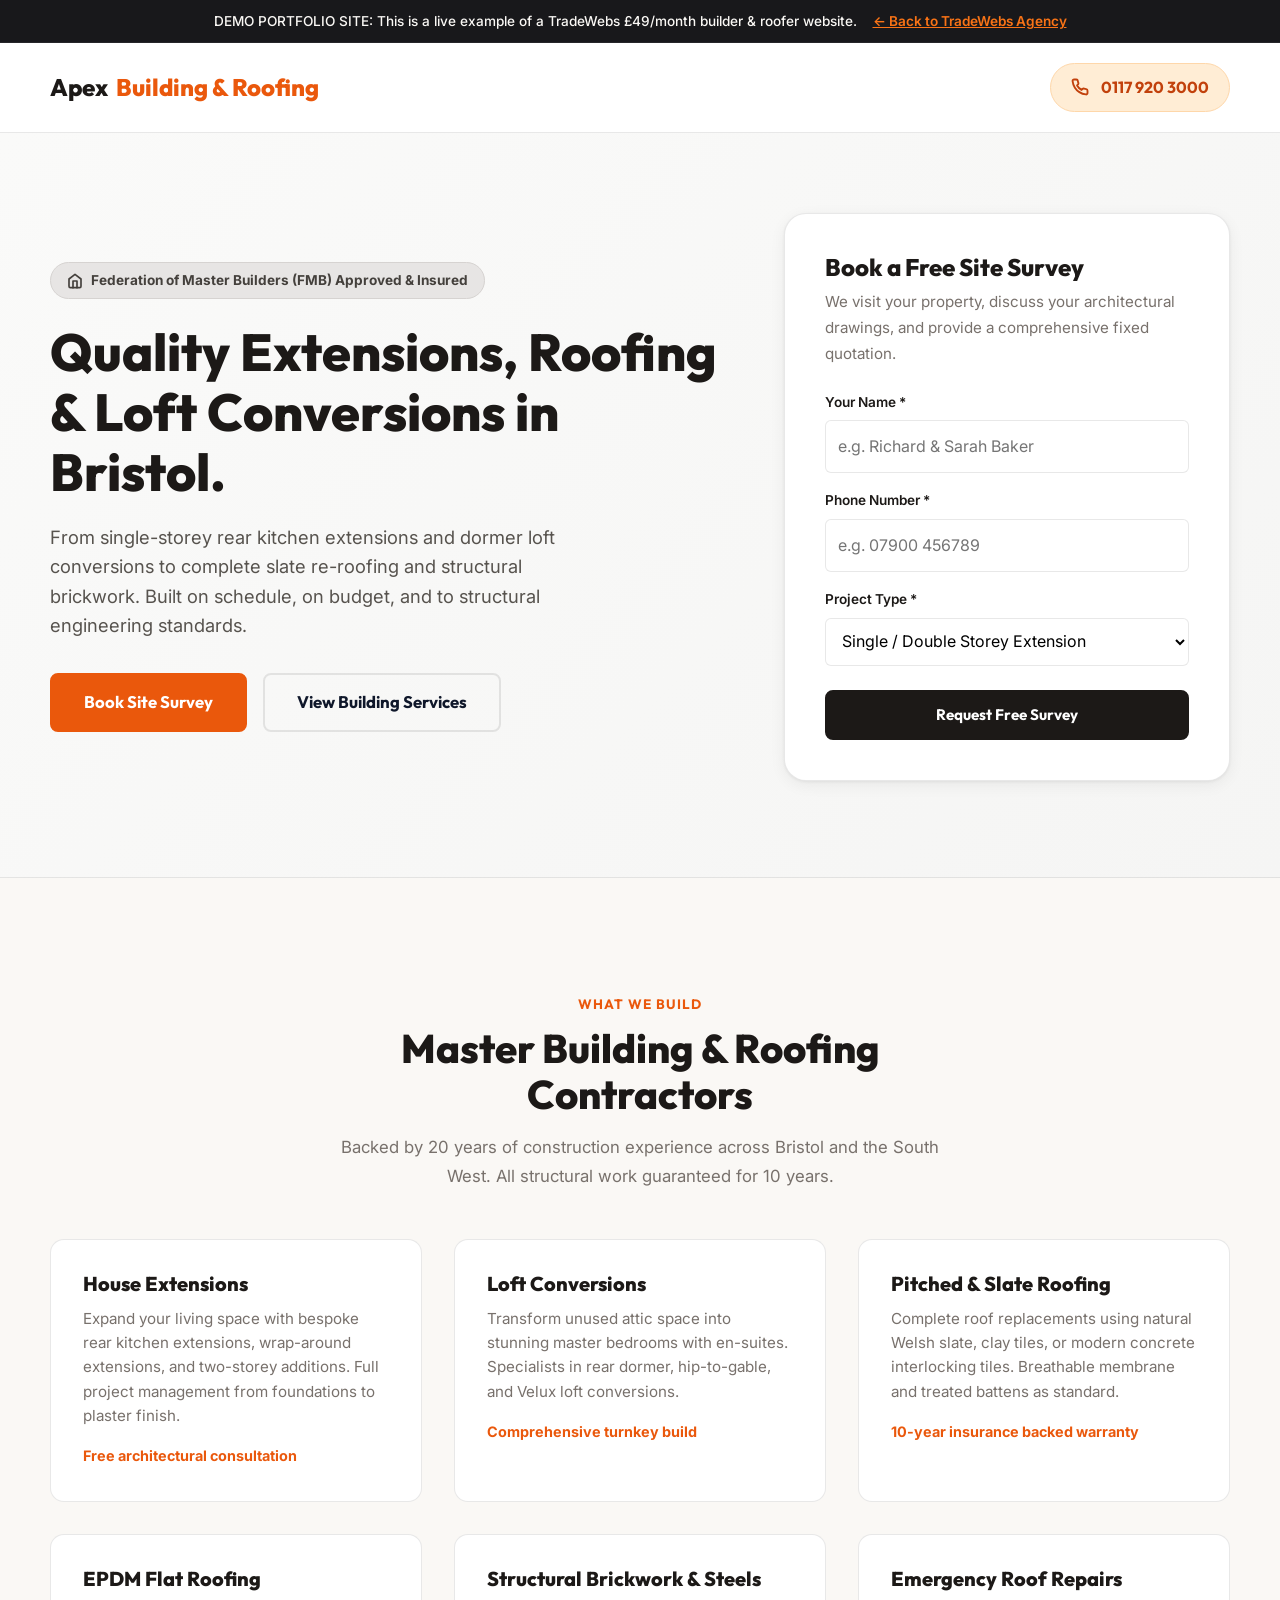
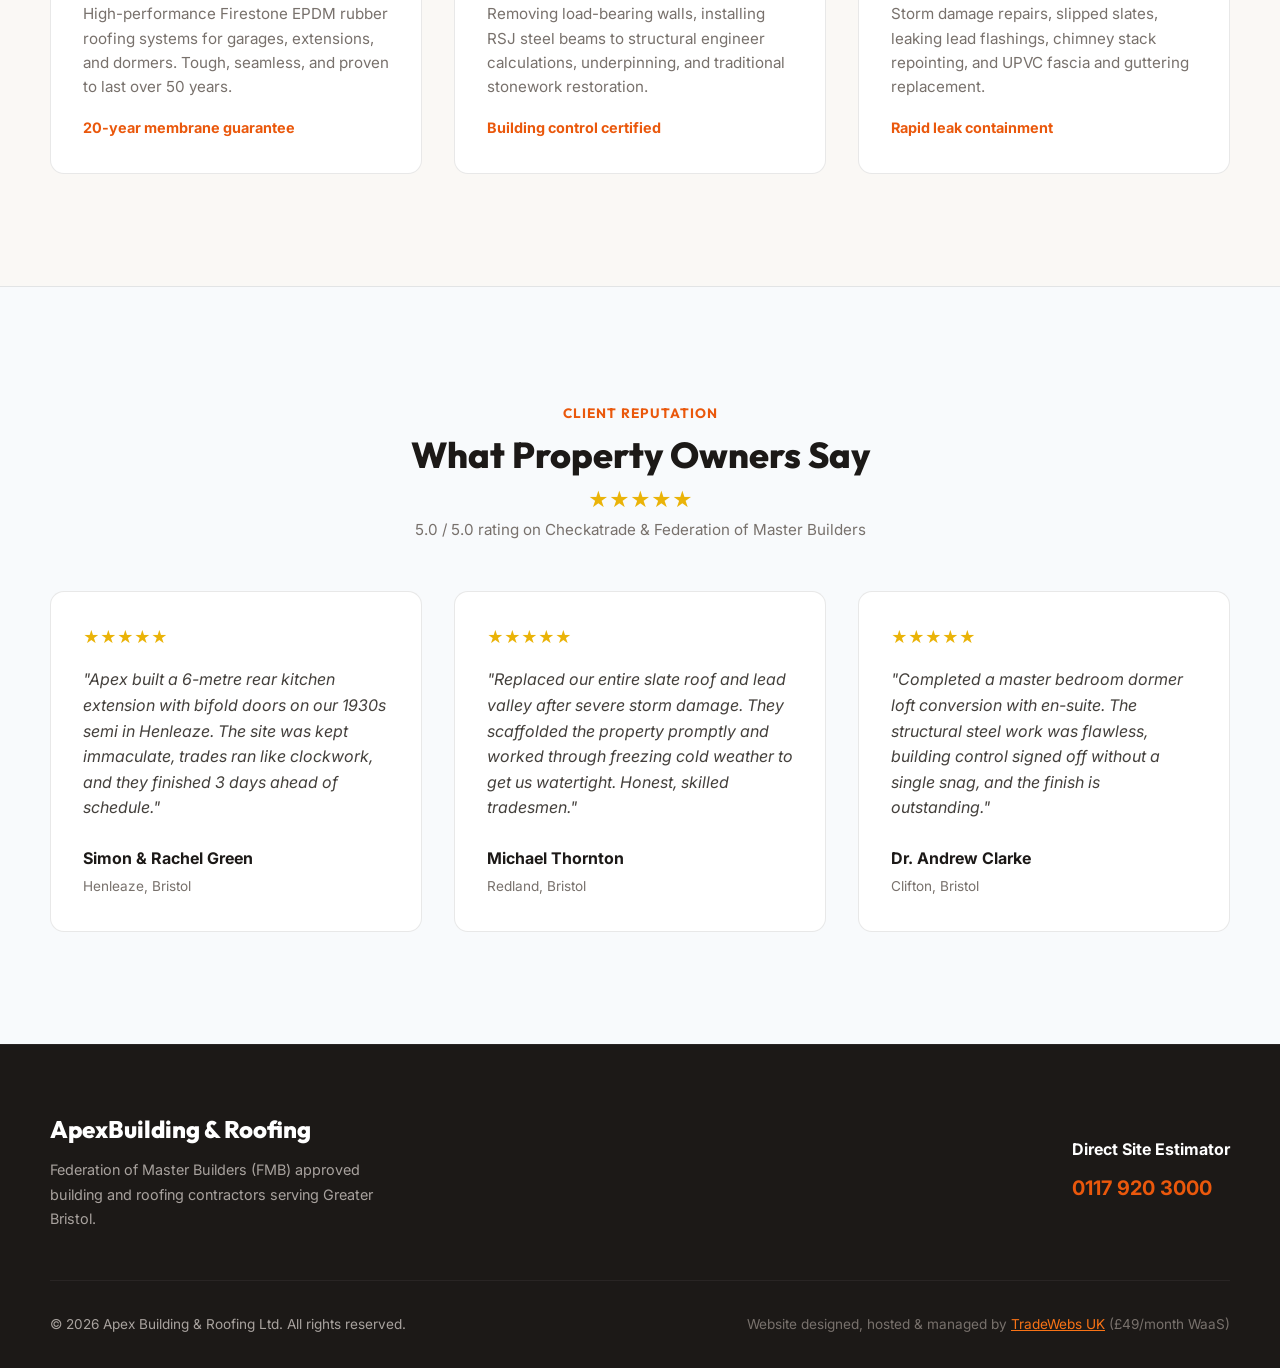
==== demo-builder.html @ ee1d8f14 "Build 3 trade demo portfolio sites (Plumber, Electrician, Builder) and link on homepage" ====
<!DOCTYPE html>
<html lang="en-GB">
<head>
  <meta charset="UTF-8" />
  <meta name="viewport" content="width=device-width, initial-scale=1.0" />
  <title>Apex Building & Roofing | Extensions & Loft Conversions Bristol</title>
  <meta name="description" content="Federation of Master Builders (FMB) approved builders and roofing contractors in Bristol. House extensions, loft conversions, pitched roofs, and structural alterations." />
  <link rel="preconnect" href="https://fonts.googleapis.com" />
  <link rel="preconnect" href="https://fonts.gstatic.com" crossorigin />
  <link href="https://fonts.googleapis.com/css2?family=Inter:wght@400;500;600;700&family=Outfit:wght@600;700;800&display=swap" rel="stylesheet" />
  <link rel="stylesheet" href="css/style.css" />
  <style>
    :root {
      --clr-trade-accent: #ea580c; /* Terracotta/Roofing orange accent */
      --clr-trade-dark: #1c1917;
    }
    .demo-banner {
      background: #18181b;
      color: #faf8f5;
      text-align: center;
      padding: 0.6rem 1rem;
      font-size: 0.85rem;
      font-weight: 500;
      position: sticky;
      top: 0;
      z-index: 1000;
      border-bottom: 1px solid #27272a;
      display: flex;
      justify-content: center;
      align-items: center;
      gap: 1rem;
      flex-wrap: wrap;
    }
    .demo-banner a {
      color: #f97316;
      text-decoration: underline;
      font-weight: 600;
    }
    .trade-nav {
      background: var(--clr-white);
      border-bottom: 1px solid var(--clr-border);
      padding: 1.25rem 0;
    }
    .trade-nav__inner {
      display: flex;
      justify-content: space-between;
      align-items: center;
    }
    .trade-logo {
      font-family: var(--font-head);
      font-size: 1.5rem;
      font-weight: 800;
      color: var(--clr-trade-dark);
      text-decoration: none;
      display: flex;
      align-items: center;
      gap: 0.5rem;
    }
    .trade-logo span { color: var(--clr-trade-accent); }
    .trade-phone {
      display: flex;
      align-items: center;
      gap: 0.75rem;
      background: #ffedd5;
      border: 1px solid #fed7aa;
      padding: 0.6rem 1.25rem;
      border-radius: 50px;
      color: #c2410c;
      font-family: var(--font-head);
      font-weight: 700;
      text-decoration: none;
      transition: all 0.2s var(--ease);
    }
    .trade-phone:hover { background: #fed7aa; transform: translateY(-1px); }
    .trade-hero {
      padding: 5rem 0 6rem;
      background: linear-gradient(135deg, #fafaf9 0%, #f5f5f4 100%);
      border-bottom: 1px solid var(--clr-border);
    }
    .trade-hero__grid {
      display: grid;
      grid-template-columns: 1.2fr 0.8fr;
      gap: 4rem;
      align-items: center;
    }
    .trade-badge {
      display: inline-flex;
      align-items: center;
      gap: 0.5rem;
      background: #e7e5e4;
      color: #44403c;
      border: 1px solid #d6d3d1;
      padding: 0.4rem 1rem;
      border-radius: 50px;
      font-weight: 700;
      font-size: 0.85rem;
      margin-bottom: 1.5rem;
    }
    .trade-h1 {
      font-size: 3.25rem;
      line-height: 1.15;
      color: #1c1917;
      margin-bottom: 1.25rem;
    }
    .trade-sub {
      font-size: 1.15rem;
      color: #57534e;
      margin-bottom: 2rem;
      max-width: 540px;
      line-height: 1.6;
    }
    .trade-ctas {
      display: flex;
      gap: 1rem;
      flex-wrap: wrap;
    }
    .trade-card {
      background: var(--clr-white);
      border: 1px solid var(--clr-border);
      border-radius: var(--radius-lg);
      padding: 2.5rem;
      box-shadow: var(--clr-shadow);
    }
    .trade-card h3 {
      font-size: 1.5rem;
      margin-bottom: 0.5rem;
      color: #1c1917;
    }
    .trade-card p {
      color: #78716c;
      font-size: 0.95rem;
      margin-bottom: 1.5rem;
    }
    .service-grid {
      display: grid;
      grid-template-columns: repeat(auto-fit, minmax(280px, 1fr));
      gap: 2rem;
      margin-top: 3rem;
    }
    .service-item {
      background: var(--clr-white);
      border: 1px solid var(--clr-border);
      border-radius: var(--radius-md);
      padding: 2rem;
      transition: all 0.2s var(--ease);
    }
    .service-item:hover {
      border-color: var(--clr-trade-accent);
      box-shadow: var(--clr-shadow);
      transform: translateY(-3px);
    }
    .service-item h4 { font-size: 1.25rem; color: #1c1917; margin-bottom: 0.75rem; }
    .service-item p { color: #78716c; font-size: 0.95rem; line-height: 1.6; }
    .service-price { display: inline-block; margin-top: 1rem; font-weight: 700; color: var(--clr-trade-accent); font-size: 0.9rem; }
    @media (max-width: 768px) {
      .trade-hero__grid { grid-template-columns: 1fr; gap: 2.5rem; }
      .trade-h1 { font-size: 2.25rem; }
    }
  </style>
</head>
<body>

  <!-- TRADEWEBS DEMO BANNER -->
  <div class="demo-banner">
    <span>DEMO PORTFOLIO SITE: This is a live example of a TradeWebs £49/month builder &amp; roofer website.</span>
    <a href="index.html#examples">&larr; Back to TradeWebs Agency</a>
  </div>

  <!-- TRADE NAVBAR -->
  <header class="trade-nav">
    <div class="container trade-nav__inner">
      <a href="#" class="trade-logo">Apex<span>Building &amp; Roofing</span></a>
      <a href="tel:01170000000" class="trade-phone">
        <svg xmlns="http://www.w3.org/2000/svg" width="18" height="18" viewBox="0 0 24 24" fill="none" stroke="currentColor" stroke-width="2.5" stroke-linecap="round" stroke-linejoin="round"><path d="M22 16.92v3a2 2 0 0 1-2.18 2 19.79 19.79 0 0 1-8.63-3.07 19.5 19.5 0 0 1-6-6 19.79 19.79 0 0 1-3.07-8.67A2 2 0 0 1 4.11 2h3a2 2 0 0 1 2 1.72 12.84 12.84 0 0 0 .7 2.81 2 2 0 0 1-.45 2.11L8.09 9.91a16 16 0 0 0 6 6l1.27-1.27a2 2 0 0 1 2.11-.45 12.84 12.84 0 0 0 2.81.7A2 2 0 0 1 22 16.92z"></path></svg>
        0117 920 3000
      </a>
    </div>
  </header>

  <!-- HERO -->
  <section class="trade-hero">
    <div class="container trade-hero__grid">
      <div>
        <div class="trade-badge">
          <svg xmlns="http://www.w3.org/2000/svg" width="16" height="16" viewBox="0 0 24 24" fill="none" stroke="currentColor" stroke-width="2.5" stroke-linecap="round" stroke-linejoin="round"><path d="M3 9l9-7 9 7v11a2 2 0 0 1-2 2H5a2 2 0 0 1-2-2z"></path><polyline points="9 22 9 12 15 12 15 22"></polyline></svg>
          Federation of Master Builders (FMB) Approved &amp; Insured
        </div>
        <h1 class="trade-h1">Quality Extensions, Roofing &amp; Loft Conversions in Bristol.</h1>
        <p class="trade-sub">From single-storey rear kitchen extensions and dormer loft conversions to complete slate re-roofing and structural brickwork. Built on schedule, on budget, and to structural engineering standards.</p>
        <div class="trade-ctas">
          <a href="#quote" class="btn btn--primary btn--lg" style="background: var(--clr-trade-accent); border-color: var(--clr-trade-accent);">Book Site Survey</a>
          <a href="#services" class="btn btn--ghost btn--lg">View Building Services</a>
        </div>
      </div>

      <div class="trade-card" id="quote">
        <h3>Book a Free Site Survey</h3>
        <p>We visit your property, discuss your architectural drawings, and provide a comprehensive fixed quotation.</p>
        <form onsubmit="event.preventDefault(); alert('This is a TradeWebs demo site form! On live client sites, enquiries are forwarded straight to the tradesman\'s email and WhatsApp.');">
          <div style="margin-bottom: 1rem;">
            <label style="display:block; font-size:0.85rem; font-weight:600; margin-bottom:0.4rem; color:#1c1917;">Your Name *</label>
            <input type="text" placeholder="e.g. Richard &amp; Sarah Baker" required style="width:100%; padding:0.75rem; border:1px solid var(--clr-border); border-radius:6px;" />
          </div>
          <div style="margin-bottom: 1rem;">
            <label style="display:block; font-size:0.85rem; font-weight:600; margin-bottom:0.4rem; color:#1c1917;">Phone Number *</label>
            <input type="tel" placeholder="e.g. 07900 456789" required style="width:100%; padding:0.75rem; border:1px solid var(--clr-border); border-radius:6px;" />
          </div>
          <div style="margin-bottom: 1.5rem;">
            <label style="display:block; font-size:0.85rem; font-weight:600; margin-bottom:0.4rem; color:#1c1917;">Project Type *</label>
            <select style="width:100%; padding:0.75rem; border:1px solid var(--clr-border); border-radius:6px; background:white;">
              <option>Single / Double Storey Extension</option>
              <option>Loft Conversion (Dormer / Velux)</option>
              <option>New Pitched or Flat Roof Installation</option>
              <option>Roof Repairs &amp; Chimney Repointing</option>
              <option>Structural Alterations &amp; Steel Beams</option>
            </select>
          </div>
          <button type="submit" class="btn btn--primary btn--full" style="background: var(--clr-trade-dark); border-color: var(--clr-trade-dark);">Request Free Survey</button>
        </form>
      </div>
    </div>
  </section>

  <!-- SERVICES -->
  <section class="section" id="services">
    <div class="container">
      <div style="text-align:center; max-width:600px; margin:0 auto;">
        <span style="font-family:var(--font-head); font-weight:700; text-transform:uppercase; font-size:0.85rem; color:var(--clr-trade-accent); letter-spacing:1px;">What We Build</span>
        <h2 style="font-size:2.5rem; color:#1c1917; margin:0.5rem 0 1rem;">Master Building &amp; Roofing Contractors</h2>
        <p style="color:#78716c; font-size:1.05rem;">Backed by 20 years of construction experience across Bristol and the South West. All structural work guaranteed for 10 years.</p>
      </div>

      <div class="service-grid">
        <div class="service-item">
          <h4>House Extensions</h4>
          <p>Expand your living space with bespoke rear kitchen extensions, wrap-around extensions, and two-storey additions. Full project management from foundations to plaster finish.</p>
          <span class="service-price">Free architectural consultation</span>
        </div>
        <div class="service-item">
          <h4>Loft Conversions</h4>
          <p>Transform unused attic space into stunning master bedrooms with en-suites. Specialists in rear dormer, hip-to-gable, and Velux loft conversions.</p>
          <span class="service-price">Comprehensive turnkey build</span>
        </div>
        <div class="service-item">
          <h4>Pitched &amp; Slate Roofing</h4>
          <p>Complete roof replacements using natural Welsh slate, clay tiles, or modern concrete interlocking tiles. Breathable membrane and treated battens as standard.</p>
          <span class="service-price">10-year insurance backed warranty</span>
        </div>
        <div class="service-item">
          <h4>EPDM Flat Roofing</h4>
          <p>High-performance Firestone EPDM rubber roofing systems for garages, extensions, and dormers. Tough, seamless, and proven to last over 50 years.</p>
          <span class="service-price">20-year membrane guarantee</span>
        </div>
        <div class="service-item">
          <h4>Structural Brickwork &amp; Steels</h4>
          <p>Removing load-bearing walls, installing RSJ steel beams to structural engineer calculations, underpinning, and traditional stonework restoration.</p>
          <span class="service-price">Building control certified</span>
        </div>
        <div class="service-item">
          <h4>Emergency Roof Repairs</h4>
          <p>Storm damage repairs, slipped slates, leaking lead flashings, chimney stack repointing, and UPVC fascia and guttering replacement.</p>
          <span class="service-price">Rapid leak containment</span>
        </div>
      </div>
    </div>
  </section>

  <!-- REVIEWS -->
  <section class="section" style="background:#f8fafc; border-top:1px solid var(--clr-border);">
    <div class="container">
      <div style="text-align:center; max-width:600px; margin:0 auto 3rem;">
        <span style="font-family:var(--font-head); font-weight:700; text-transform:uppercase; font-size:0.85rem; color:var(--clr-trade-accent); letter-spacing:1px;">Client Reputation</span>
        <h2 style="font-size:2.25rem; color:#1c1917; margin:0.5rem 0 0.5rem;">What Property Owners Say</h2>
        <div style="color:#eab308; font-size:1.25rem;">★★★★★</div>
        <p style="color:#78716c; font-size:0.95rem;">5.0 / 5.0 rating on Checkatrade &amp; Federation of Master Builders</p>
      </div>

      <div style="display:grid; grid-template-columns:repeat(auto-fit, minmax(300px, 1fr)); gap:2rem;">
        <div style="background:white; padding:2rem; border-radius:var(--radius-md); border:1px solid var(--clr-border);">
          <div style="color:#eab308; margin-bottom:1rem;">★★★★★</div>
          <p style="color:#44403c; font-style:italic; margin-bottom:1.5rem; line-height:1.6;">"Apex built a 6-metre rear kitchen extension with bifold doors on our 1930s semi in Henleaze. The site was kept immaculate, trades ran like clockwork, and they finished 3 days ahead of schedule."</p>
          <strong style="display:block; color:#1c1917;">Simon &amp; Rachel Green</strong>
          <span style="font-size:0.85rem; color:#78716c;">Henleaze, Bristol</span>
        </div>
        <div style="background:white; padding:2rem; border-radius:var(--radius-md); border:1px solid var(--clr-border);">
          <div style="color:#eab308; margin-bottom:1rem;">★★★★★</div>
          <p style="color:#44403c; font-style:italic; margin-bottom:1.5rem; line-height:1.6;">"Replaced our entire slate roof and lead valley after severe storm damage. They scaffolded the property promptly and worked through freezing cold weather to get us watertight. Honest, skilled tradesmen."</p>
          <strong style="display:block; color:#1c1917;">Michael Thornton</strong>
          <span style="font-size:0.85rem; color:#78716c;">Redland, Bristol</span>
        </div>
        <div style="background:white; padding:2rem; border-radius:var(--radius-md); border:1px solid var(--clr-border);">
          <div style="color:#eab308; margin-bottom:1rem;">★★★★★</div>
          <p style="color:#44403c; font-style:italic; margin-bottom:1.5rem; line-height:1.6;">"Completed a master bedroom dormer loft conversion with en-suite. The structural steel work was flawless, building control signed off without a single snag, and the finish is outstanding."</p>
          <strong style="display:block; color:#1c1917;">Dr. Andrew Clarke</strong>
          <span style="font-size:0.85rem; color:#78716c;">Clifton, Bristol</span>
        </div>
      </div>
    </div>
  </section>

  <!-- FOOTER -->
  <footer style="background:#1c1917; color:#a8a29e; padding:4rem 0 2rem; border-top:1px solid #292524;">
    <div class="container" style="display:flex; justify-content:space-between; align-items:center; flex-wrap:wrap; gap:2rem; border-bottom:1px solid #292524; padding-bottom:3rem; margin-bottom:2rem;">
      <div>
        <a href="#" style="color:white; font-family:var(--font-head); font-size:1.5rem; font-weight:800; text-decoration:none; display:block; margin-bottom:0.5rem;">Apex<span>Building &amp; Roofing</span></a>
        <p style="font-size:0.9rem; max-width:350px;">Federation of Master Builders (FMB) approved building and roofing contractors serving Greater Bristol.</p>
      </div>
      <div>
        <strong style="color:white; display:block; margin-bottom:0.5rem;">Direct Site Estimator</strong>
        <a href="tel:01170000000" style="color:var(--clr-trade-accent); font-size:1.25rem; font-weight:700; text-decoration:none;">0117 920 3000</a>
      </div>
    </div>
    <div class="container" style="display:flex; justify-content:space-between; align-items:center; flex-wrap:wrap; gap:1rem; font-size:0.85rem;">
      <p>&copy; 2026 Apex Building &amp; Roofing Ltd. All rights reserved.</p>
      <p style="color:#78716c;">Website designed, hosted &amp; managed by <a href="index.html" style="color:#f97316; text-decoration:underline;">TradeWebs UK</a> (£49/month WaaS)</p>
    </div>
  </footer>

</body>
</html>
---- css/style.css ----
/* ============================================================
   TRADEWEBS — style.css
   Design: Light theme + vibrant orange. Clean professional feel.
   ============================================================ */

/* ── Reset & Base ──────────────────────────────────────────── */
*, *::before, *::after { box-sizing: border-box; margin: 0; padding: 0; }

:root {
  /* Colors */
  --clr-bg:         #faf8f5;
  --clr-bg-2:       #f3f0eb;
  --clr-bg-card:    #faf8f5;
  --clr-surface:    #faf8f5;
  --clr-border:     rgba(0,0,0,0.09);
  --clr-shadow:     0 1px 3px rgba(0,0,0,0.06), 0 4px 16px rgba(0,0,0,0.06);
  --clr-shadow-lg:  0 8px 32px rgba(0,0,0,0.1), 0 2px 8px rgba(0,0,0,0.06);
  --clr-orange:     #f97316;
  --clr-orange-dim: #ea6c0a;
  --clr-orange-glow:rgba(249,115,22,0.18);
  --clr-text:       #0f172a;
  --clr-text-muted: #64748b;
  --clr-text-faint: #94a3b8;
  --clr-white:      #ffffff;

  /* Typography */
  --font-head: 'Outfit', system-ui, sans-serif;
  --font-body: 'Inter', system-ui, sans-serif;

  /* Spacing */
  --section-gap: 7rem;
  --container:   1180px;
  --radius-sm:   8px;
  --radius-md:   14px;
  --radius-lg:   22px;
  --radius-xl:   32px;

  /* Transitions */
  --ease: cubic-bezier(0.4, 0, 0.2, 1);
  --ease-spring: cubic-bezier(0.34, 1.56, 0.64, 1);

  /* Scroll-driven animation support flag */
  --in-oklch: ;
  --in-oklab: ;
}

@supports (background: linear-gradient(in oklab, white, black)) {
  :root { --in-oklab: in oklab; --in-oklch: in oklch; }
}

html { scroll-behavior: smooth; }

body {
  background-color: var(--clr-bg);
  color: var(--clr-text);
  font-family: var(--font-body);
  font-size: 1rem;
  line-height: 1.7;
  -webkit-font-smoothing: antialiased;
  overflow-x: hidden;
}

img, video { display: block; max-width: 100%; }
a { color: inherit; text-decoration: none; }
ul[role="list"] { list-style: none; }
button { cursor: pointer; font-family: inherit; }
input, select, textarea, button { font: inherit; }

/* ── Container ─────────────────────────────────────────────── */
.container {
  width: min(var(--container), 100% - 2.5rem);
  margin-inline: auto;
}

/* ── Typography ────────────────────────────────────────────── */
h1, h2, h3, h4 { font-family: var(--font-head); font-weight: 800; line-height: 1.15; }

.text-gradient {
  background: linear-gradient(135deg var(--in-oklch), var(--clr-orange) 0%, #facc15 100%);
  -webkit-background-clip: text;
  -webkit-text-fill-color: transparent;
  background-clip: text;
}

/* ── Buttons ────────────────────────────────────────────────── */
.btn {
  display: inline-flex;
  align-items: center;
  justify-content: center;
  gap: 0.5rem;
  font-family: var(--font-head);
  font-weight: 700;
  border-radius: var(--radius-sm);
  border: 2px solid transparent;
  padding: 0.65rem 1.4rem;
  font-size: 0.95rem;
  transition: all 0.2s var(--ease);
  white-space: nowrap;
  background: var(--clr-orange);
  color: #fff;
}
.btn:hover { background: var(--clr-orange-dim); transform: translateY(-1px); box-shadow: 0 8px 24px var(--clr-orange-glow); }
.btn:active { transform: translateY(0); }

.btn--primary { background: var(--clr-orange); color: #fff; }
.btn--primary:hover { background: var(--clr-orange-dim); }

.btn--ghost {
  background: transparent;
  border-color: var(--clr-border);
  color: var(--clr-text);
}
.btn--ghost:hover { border-color: var(--clr-orange); color: var(--clr-orange); background: transparent; box-shadow: none; }

.btn--sm { padding: 0.5rem 1.1rem; font-size: 0.875rem; }
.btn--lg { padding: 0.85rem 2rem; font-size: 1.05rem; }
.btn--full { width: 100%; }

/* ── Reveal Animations (scroll-driven + JS fallback) ───────── */
.reveal {
  opacity: 0;
  translate: 0 28px;
  transition: opacity 0.6s var(--ease), translate 0.6s var(--ease);
}
.reveal.visible {
  opacity: 1;
  translate: 0 0;
}

/* Stagger children if parent has .reveal-group */
.reveal:nth-child(2) { transition-delay: 0.1s; }
.reveal:nth-child(3) { transition-delay: 0.2s; }
.reveal:nth-child(4) { transition-delay: 0.3s; }

@media (prefers-reduced-motion: reduce) {
  .reveal { opacity: 1; translate: 0 0; transition: none; }
}

/* ── Navigation ─────────────────────────────────────────────── */
.nav {
  position: fixed;
  inset-block-start: 0;
  inset-inline: 0;
  z-index: 100;
  border-bottom: 1px solid transparent;
  transition: background 0.3s var(--ease), border-color 0.3s var(--ease), backdrop-filter 0.3s var(--ease);
}
.nav.scrolled {
  background: rgba(255,255,255,0.92);
  backdrop-filter: blur(18px);
  -webkit-backdrop-filter: blur(18px);
  border-color: var(--clr-border);
  box-shadow: 0 1px 12px rgba(0,0,0,0.08);
}

.nav__inner {
  display: flex;
  align-items: center;
  gap: 2rem;
  padding: 1rem 1.25rem;
  width: min(var(--container), 100% - 2.5rem);
  margin-inline: auto;
}

.nav__logo {
  display: flex;
  align-items: center;
  flex-shrink: 0;
}
.nav__logo-img {
  height: 34px;
  width: auto;
  display: block;
  object-fit: contain;
}

/* Footer logo — slightly larger since it has more space */
.footer__logo-img {
  height: 28px;
}

.nav__links {
  display: flex;
  align-items: center;
  gap: 2rem;
  margin-inline-start: auto;
  list-style: none;
}
.nav__links a {
  font-size: 0.9rem;
  color: var(--clr-text-muted);
  transition: color 0.2s;
}
.nav__links a:hover { color: var(--clr-text); }

.nav__burger {
  display: none;
  flex-direction: column;
  gap: 5px;
  background: none;
  border: none;
  padding: 4px;
  margin-inline-start: auto;
}
.nav__burger span {
  display: block;
  width: 22px;
  height: 2px;
  background: var(--clr-text);
  border-radius: 2px;
  transition: all 0.3s;
}

.nav__mobile {
  display: none;
  flex-direction: column;
  gap: 1rem;
  padding: 1.5rem 1.25rem;
  background: var(--clr-bg);
  border-top: 1px solid var(--clr-border);
  box-shadow: 0 8px 24px rgba(0,0,0,0.08);
}
.nav__mobile a {
  font-size: 1rem;
  color: var(--clr-text-muted);
}
.nav__mobile a:hover { color: var(--clr-white); }
.nav__mobile.open { display: flex; }

@media (max-width: 768px) {
  .nav__links, .nav > .btn { display: none; }
  .nav__burger { display: flex; }
  .nav__inner .btn { display: none; }
}

/* ── Hero — editorial 2-column split ────────────────────────── */
.hero {
  position: relative;
  padding-block: 8rem 6rem;
  overflow: hidden;
}

.hero__glow {
  position: absolute;
  border-radius: 50%;
  filter: blur(100px);
  pointer-events: none;
  z-index: 0;
}
.hero__glow--1 {
  width: 600px;
  height: 600px;
  background: radial-gradient(circle, rgba(249,115,22,0.09) 0%, transparent 70%);
  top: -200px;
  right: -100px;
}

/* 2-col editorial layout */
.hero__inner {
  position: relative;
  z-index: 1;
  display: grid;
  grid-template-columns: 1fr 1fr;
  align-items: center;
  gap: 5rem;
}

/* Left column: all text */
.hero__text {
  display: flex;
  flex-direction: column;
  align-items: flex-start;
  gap: 1.5rem;
}

.hero__badge {
  display: inline-flex;
  align-items: center;
  gap: 0.5rem;
  padding: 0.35rem 1rem;
  background: rgba(249,115,22,0.1);
  border: 1px solid rgba(249,115,22,0.3);
  border-radius: 999px;
  font-size: 0.75rem;
  font-weight: 700;
  color: var(--clr-orange);
  letter-spacing: 0.08em;
  text-transform: uppercase;
}
.badge__dot {
  width: 6px;
  height: 6px;
  border-radius: 50%;
  background: var(--clr-orange);
  animation: pulse 2s ease-in-out infinite;
}
@keyframes pulse {
  0%, 100% { opacity: 1; }
  50% { opacity: 0.4; }
}

.hero__heading {
  font-size: clamp(2.4rem, 4.5vw, 3.8rem);
  color: var(--clr-text);
  letter-spacing: -0.03em;
  line-height: 1.05;
}

.hero__sub {
  font-size: 1.1rem;
  color: var(--clr-text-muted);
  max-width: 44ch;
  line-height: 1.8;
}

/* Inline testimonial — pulled high, breaks the template pattern */
.hero__quote {
  border-left: 3px solid var(--clr-orange);
  padding-left: 1.25rem;
  margin: 0;
}
.hero__quote p {
  font-size: 1rem;
  font-style: italic;
  color: var(--clr-text);
  line-height: 1.6;
}
.hero__quote cite {
  font-size: 0.85rem;
  color: var(--clr-text-muted);
  font-style: normal;
  margin-top: 0.35rem;
  display: block;
}

.hero__actions {
  display: flex;
  flex-wrap: wrap;
  gap: 0.85rem;
  padding-block-start: 0.25rem;
}

.hero__trust {
  display: flex;
  align-items: center;
  flex-wrap: wrap;
  gap: 0.6rem;
  font-size: 0.8rem;
  color: var(--clr-text-faint);
  padding-top: 0.5rem;
}
.hero__trades {
  display: flex;
  flex-wrap: wrap;
  gap: 0.4rem;
}
.hero__trades span {
  padding: 0.2rem 0.65rem;
  background: var(--clr-surface);
  border: 1px solid var(--clr-border);
  border-radius: 999px;
  font-size: 0.75rem;
  color: var(--clr-text-muted);
}

/* Right column: device mockup image */
.hero__image {
  border-radius: var(--radius-lg);
  overflow: hidden;
  box-shadow: 0 24px 56px rgba(0,0,0,0.1);
  border: 1px solid var(--clr-border);
}
.hero__mockup {
  width: 100%;
  height: auto;
  display: block;
}

@media (max-width: 960px) {
  .hero__inner {
    grid-template-columns: 1fr;
    gap: 3rem;
  }
  .hero__text { align-items: flex-start; }
  .hero__heading { font-size: clamp(2.2rem, 6vw, 3.2rem); }
}

/* ── Stats strip ────────────────────────────────────────────── */
.stats-strip {
  background: var(--clr-text);
  padding-block: 2.5rem;
}
.stats-strip__inner {
  display: flex;
  align-items: center;
  justify-content: space-between;
  gap: 2rem;
  flex-wrap: wrap;
}
.stat {
  display: flex;
  flex-direction: column;
  gap: 0.25rem;
}
.stat__number {
  font-family: var(--font-head);
  font-size: clamp(1.8rem, 3vw, 2.5rem);
  font-weight: 900;
  color: var(--clr-orange);
  line-height: 1;
  letter-spacing: -0.02em;
}
.stat__label {
  font-size: 0.85rem;
  color: rgba(255,255,255,0.6);
}
.stat__divider {
  width: 1px;
  height: 3rem;
  background: rgba(255,255,255,0.12);
}
@media (max-width: 640px) {
  .stat__divider { display: none; }
  .stats-strip__inner { gap: 1.5rem; }
}

/* ── Problem Strip ──────────────────────────────────────────── */
.problem {
  padding-block: 6rem;
  background: linear-gradient(160deg, rgba(249,115,22,0.05) 0%, var(--clr-bg) 60%);
  border-bottom: 1px solid var(--clr-border);
  overflow: hidden;
}

.problem__inner {
  display: grid;
  grid-template-columns: 1fr 1.4fr;
  align-items: center;
  gap: 5rem;
}

.problem__photo img {
  width: 100%;
  height: auto;
  border-radius: var(--radius-lg);
  box-shadow: var(--clr-shadow-lg);
  display: block;
}

.problem__words {
  display: flex;
  flex-direction: column;
  gap: 1.25rem;
}

.problem__text {
  font-family: var(--font-head);
  font-size: clamp(1.4rem, 2.5vw, 2.1rem);
  font-weight: 800;
  font-style: italic;
  line-height: 1.25;
  color: var(--clr-text);
}

.problem__author {
  font-size: 0.85rem;
  font-weight: 700;
  color: var(--clr-orange);
  text-transform: uppercase;
  letter-spacing: 0.08em;
}

.problem__solution {
  font-size: 1.05rem;
  color: var(--clr-text-muted);
  line-height: 1.75;
}

@media (max-width: 768px) {
  .problem__inner {
    grid-template-columns: 1fr;
    gap: 2.5rem;
  }
}

/* ── Sections ───────────────────────────────────────────────── */
.section {
  padding-block: var(--section-gap);
}

.section--dark {
  background: var(--clr-bg-2);
  border-block: 1px solid var(--clr-border);
}

/* Centred header (default — kept for backwards compat) */
.section__header {
  text-align: center;
  max-width: 52ch;
  margin-inline: auto;
  margin-block-end: 3.5rem;
  display: flex;
  flex-direction: column;
  gap: 0.75rem;
}

/* Left-aligned header variant — used on most sections now */
.section__header--left {
  text-align: left;
  margin-inline: 0;
  max-width: 38ch;
}

.section__label {
  font-family: var(--font-head);
  font-size: 0.75rem;
  font-weight: 700;
  text-transform: uppercase;
  letter-spacing: 0.1em;
  color: var(--clr-orange);
}

.section__title {
  font-size: clamp(1.8rem, 4vw, 2.8rem);
  color: var(--clr-text);
  letter-spacing: -0.02em;
}

.section__sub {
  color: var(--clr-text-muted);
  font-size: 1.05rem;
  line-height: 1.75;
}

/* -- How it works - numbered editorial list ------------------- */
.how-works__grid {
  display: grid;
  grid-template-columns: 1fr 1.8fr;
  gap: 6rem;
  align-items: start;
}

.how-works__header {
  position: sticky;
  top: 6rem;
  display: flex;
  flex-direction: column;
  gap: 0.75rem;
  align-items: flex-start;
}

.steps-list {
  list-style: none;
  display: flex;
  flex-direction: column;
  gap: 0;
}

.step-item {
  display: grid;
  grid-template-columns: 4rem 1fr;
  gap: 2rem;
  padding-block: 2.5rem;
  border-top: 1px solid var(--clr-border);
}
.step-item:last-child { border-bottom: 1px solid var(--clr-border); }

.step-item__num {
  font-family: var(--font-head);
  font-size: 0.7rem;
  font-weight: 900;
  letter-spacing: 0.12em;
  color: var(--clr-orange);
  text-transform: uppercase;
  padding-top: 0.3rem;
}

.step-item__body { display: flex; flex-direction: column; gap: 0.6rem; }

.step-item__title {
  font-family: var(--font-head);
  font-size: 1.2rem;
  font-weight: 700;
  color: var(--clr-text);
  letter-spacing: -0.01em;
}

.step-item__desc {
  font-size: 0.975rem;
  color: var(--clr-text-muted);
  line-height: 1.75;
}

@media (max-width: 800px) {
  .how-works__grid { grid-template-columns: 1fr; gap: 3rem; }
  .how-works__header { position: static; }
}

/* -- Features - asymmetric 2-large + 4-small grid ------------ */
.features-asymmetric {
  display: grid;
  grid-template-columns: 1fr 1fr;
  gap: 1.25rem;
  margin-top: 3rem;
}

.feature {
  background: var(--clr-surface);
  border: 1px solid var(--clr-border);
  border-radius: var(--radius-md);
  box-shadow: var(--clr-shadow);
  display: flex;
  flex-direction: column;
  gap: 0.75rem;
  transition: border-color 0.3s, transform 0.3s var(--ease-spring), box-shadow 0.3s;
}
.feature:hover {
  border-color: rgba(249,115,22,0.35);
  transform: translateY(-3px);
  box-shadow: var(--clr-shadow-lg);
}
.feature--large { padding: 2.5rem; }
.feature--small { padding: 1.5rem; }

.feature__tag {
  font-size: 0.7rem;
  font-weight: 800;
  text-transform: uppercase;
  letter-spacing: 0.1em;
  color: var(--clr-orange);
  background: rgba(249,115,22,0.1);
  border: 1px solid rgba(249,115,22,0.2);
  border-radius: 4px;
  padding: 0.15rem 0.5rem;
  width: fit-content;
}
.feature__title { font-size: 1.1rem; font-weight: 700; color: var(--clr-text); letter-spacing: -0.01em; }
.feature--small .feature__title { font-size: 0.95rem; }
.feature__desc { font-size: 0.875rem; color: var(--clr-text-muted); line-height: 1.65; }

@media (max-width: 640px) {
  .features-asymmetric { grid-template-columns: 1fr; }
}

/* -- FAQ grid layout ------------------------------------------ */
.faq-grid {
  display: grid;
  grid-template-columns: minmax(0, 1fr) minmax(0, 2fr);
  gap: 6rem;
  align-items: start;
}
.faq-header {
  position: sticky;
  top: 6rem;
  display: flex;
  flex-direction: column;
  gap: 0.75rem;
}
@media (max-width: 800px) {
  .faq-grid { grid-template-columns: 1fr; gap: 3rem; }
  .faq-header { position: static; }
}

/* -- Footer logo smaller size ---------------------------------- */
.footer__logo-img {
  height: 60px;
}

/* ── Examples ───────────────────────────────────────────────── */
.examples {
  display: grid;
  grid-template-columns: repeat(3, 1fr);
  gap: 1.5rem;
}

.example-card {
  background: var(--clr-surface);
  border: 1px solid var(--clr-border);
  border-radius: var(--radius-lg);
  overflow: hidden;
  box-shadow: var(--clr-shadow);
  transition: border-color 0.3s, transform 0.3s var(--ease-spring), box-shadow 0.3s;
}
.example-card:hover {
  border-color: rgba(249,115,22,0.4);
  transform: translateY(-6px);
  box-shadow: 0 24px 48px rgba(0,0,0,0.14);
}

.example-card__preview {
  padding: 1.25rem;
  height: 200px;
  display: flex;
  align-items: center;
  justify-content: center;
}
.example-card__preview--plumber { background: linear-gradient(135deg, #1e3a5f, #0f2035); }
.example-card__preview--electrician { background: linear-gradient(135deg, #1a1a2e, #16213e); }
.example-card__preview--builder { background: linear-gradient(135deg, #2d1a0a, #3d2210); }

/* Mock browser chrome */
.mock-browser {
  width: 100%;
  max-width: 260px;
  background: #1e2535;
  border-radius: 8px;
  overflow: hidden;
  box-shadow: 0 8px 32px rgba(0,0,0,0.5);
}
.mock-browser__bar {
  display: flex;
  align-items: center;
  gap: 5px;
  padding: 8px 10px;
  background: #141927;
}
.mock-browser__bar span {
  width: 8px;
  height: 8px;
  border-radius: 50%;
}
.mock-browser__bar span:nth-child(1) { background: #ff5f57; }
.mock-browser__bar span:nth-child(2) { background: #febc2e; }
.mock-browser__bar span:nth-child(3) { background: #28c840; }

.mock-browser__content { padding: 0; }

.mock-site { height: 110px; position: relative; overflow: hidden; }
.mock-site--plumber .mock-hero { background: linear-gradient(135deg, #1e3a5f 0%, #0f2035 100%); }
.mock-site--electrician .mock-hero { background: linear-gradient(135deg, #1a1a2e 0%, #0d0d1e 100%); }
.mock-site--builder .mock-hero { background: linear-gradient(135deg, #4a3000 0%, #2d1a00 100%); }

.mock-nav {
  height: 12px;
  background: rgba(255,255,255,0.05);
  margin-bottom: 8px;
}
.mock-hero {
  flex: 1;
  padding: 10px;
}
.mock-h1 {
  height: 10px;
  border-radius: 3px;
  background: rgba(255,255,255,0.6);
  width: 70%;
  margin-bottom: 6px;
}
.mock-sub {
  height: 6px;
  border-radius: 2px;
  background: rgba(255,255,255,0.3);
  width: 55%;
  margin-bottom: 10px;
}
.mock-btn {
  height: 14px;
  border-radius: 3px;
  background: var(--clr-orange);
  width: 35%;
}

.example-card__info {
  padding: 1.25rem 1.5rem 1.5rem;
  display: flex;
  flex-direction: column;
  gap: 0.4rem;
}
.example-card__trade { font-size: 0.8rem; color: var(--clr-orange); font-weight: 600; }
.example-card__title { font-size: 1.05rem; color: var(--clr-text); font-weight: 700; }
.example-card__desc { font-size: 0.85rem; color: var(--clr-text-muted); line-height: 1.65; }

@media (max-width: 900px) { .examples { grid-template-columns: 1fr; } }

/* ── Pricing ────────────────────────────────────────────────── */
.pricing-cards {
  display: grid;
  grid-template-columns: repeat(3, 1fr);
  gap: 1.5rem;
  align-items: stretch;
}

.pricing-card {
  background: var(--clr-surface);
  border: 1px solid var(--clr-border);
  border-radius: var(--radius-lg);
  padding: 2rem;
  display: flex;
  flex-direction: column;
  gap: 1.5rem;
  position: relative;
  box-shadow: var(--clr-shadow);
  transition: border-color 0.3s, transform 0.3s var(--ease-spring), box-shadow 0.3s;
}
.pricing-card:hover { border-color: rgba(249,115,22,0.35); transform: translateY(-4px); box-shadow: var(--clr-shadow-lg); }

.pricing-card--featured {
  border-color: var(--clr-orange);
  background: linear-gradient(160deg, rgba(249,115,22,0.06) 0%, #fff 60%);
  box-shadow: 0 4px 24px rgba(249,115,22,0.15);
}
.pricing-card--featured:hover { transform: translateY(-6px); box-shadow: 0 12px 40px rgba(249,115,22,0.2); }

.pricing-card__badge {
  position: absolute;
  top: -12px;
  left: 50%;
  translate: -50% 0;
  background: var(--clr-orange);
  color: #fff;
  font-size: 0.7rem;
  font-weight: 800;
  text-transform: uppercase;
  letter-spacing: 0.08em;
  padding: 0.25rem 0.8rem;
  border-radius: 999px;
  font-family: var(--font-head);
}

.pricing-card__header { display: flex; flex-direction: column; gap: 0.5rem; }
.pricing-card__name { font-size: 1.1rem; font-weight: 700; color: var(--clr-text); }
.pricing-card__addon-desc { font-size: 0.85rem; color: var(--clr-text-muted); }

.pricing-card__price {
  display: flex;
  align-items: baseline;
  gap: 0.2rem;
  margin-block-start: 0.25rem;
}
.pricing-card__currency { font-size: 1.4rem; font-weight: 700; color: var(--clr-text); align-self: flex-start; padding-top: 6px; }
.pricing-card__amount { font-family: var(--font-head); font-size: 3.5rem; font-weight: 900; color: var(--clr-text); line-height: 1; }
.pricing-card__period { font-size: 0.9rem; color: var(--clr-text-muted); }

.pricing-card__setup { font-size: 0.8rem; color: var(--clr-text-faint); }
.pricing-card__saving {
  font-size: 0.8rem;
  color: #4ade80;
  font-weight: 600;
  background: rgba(74,222,128,0.1);
  border: 1px solid rgba(74,222,128,0.2);
  border-radius: 999px;
  padding: 0.2rem 0.6rem;
  display: inline-block;
  width: fit-content;
}

.pricing-card__features {
  display: flex;
  flex-direction: column;
  gap: 0.6rem;
  flex: 1;
}
.pricing-card__features li {
  font-size: 0.875rem;
  color: var(--clr-text-muted);
  display: flex;
  align-items: center;
  gap: 0.5rem;
}

.pricing-card__features--addons li {
  display: flex;
  justify-content: space-between;
  align-items: center;
  padding-block: 0.6rem;
  border-bottom: 1px solid var(--clr-border);
  gap: 0.5rem;
}
.pricing-card__features--addons li:last-child { border-bottom: none; }
.pricing-card__features--addons li strong { color: var(--clr-text); font-size: 0.85rem; }
.pricing-card__features--addons li span { color: var(--clr-orange); font-weight: 600; font-size: 0.85rem; white-space: nowrap; }

.badge-new {
  font-size: 0.7rem;
  background: rgba(249,115,22,0.15);
  color: var(--clr-orange);
  border-radius: 4px;
  padding: 0.1rem 0.4rem;
  font-weight: 700;
}

@media (max-width: 900px) { .pricing-cards { grid-template-columns: 1fr; } }

/* ── FAQ ────────────────────────────────────────────────────── */
.faq-list {
  width: 100%;
  max-width: 720px;
  margin-inline: auto;
  display: flex;
  flex-direction: column;
  gap: 0.75rem;
}

.faq-item {
  width: 100%;
  background: var(--clr-surface);
  border: 1px solid var(--clr-border);
  border-radius: var(--radius-md);
  overflow: hidden;
  box-shadow: var(--clr-shadow);
  transition: border-color 0.2s, box-shadow 0.2s;
}
.faq-item[open] { border-color: rgba(249,115,22,0.35); }
.faq-item:hover { border-color: rgba(249,115,22,0.25); }

.faq-item__question {
  list-style: none;
  padding: 1.1rem 1.5rem;
  cursor: pointer;
  font-weight: 600;
  font-size: 0.95rem;
  color: var(--clr-text);
  display: flex;
  align-items: center;
  justify-content: space-between;
  gap: 1rem;
  user-select: none;
  transition: color 0.2s;
}
.faq-item__question::-webkit-details-marker { display: none; }

/* Chevron icon — CSS border, no extra characters */
.faq-icon {
  display: inline-block;
  flex-shrink: 0;
  width: 9px;
  height: 9px;
  border-right: 2px solid var(--clr-orange);
  border-bottom: 2px solid var(--clr-orange);
  transform: rotate(45deg);
  transition: transform 0.25s var(--ease);
  margin-bottom: 3px;
}
.faq-item[open] .faq-icon {
  transform: rotate(-135deg);
  margin-bottom: -3px;
}

.faq-item__answer {
  padding: 0 1.5rem 1.25rem;
  font-size: 0.9rem;
  color: var(--clr-text-muted);
  line-height: 1.75;
}

/* ── Contact / CTA ──────────────────────────────────────────── */
.section--cta { padding-block: var(--section-gap); }

.cta-grid {
  display: grid;
  grid-template-columns: 1fr 1fr;
  gap: 4rem;
  align-items: start;
}

.cta-content {
  display: flex;
  flex-direction: column;
  gap: 1.25rem;
}
.cta-content__title {
  font-size: clamp(1.6rem, 3.5vw, 2.4rem);
  color: var(--clr-text);
  letter-spacing: -0.02em;
  line-height: 1.2;
}
.cta-content__sub { font-size: 0.95rem; color: var(--clr-text-muted); line-height: 1.75; }
.cta-content__checklist { display: flex; flex-direction: column; gap: 0.5rem; }
.cta-content__checklist li { font-size: 0.9rem; color: var(--clr-text-muted); }

/* Form */
.contact-form {
  background: var(--clr-bg-card);
  border: 1px solid var(--clr-border);
  border-radius: var(--radius-xl);
  padding: 2.5rem;
  box-shadow: var(--clr-shadow-lg);
  display: flex;
  flex-direction: column;
  gap: 1.25rem;
}

.form-group {
  display: flex;
  flex-direction: column;
  gap: 0.45rem;
}
.form-group label {
  font-size: 0.8rem;
  font-weight: 600;
  color: var(--clr-text-muted);
  letter-spacing: 0.03em;
  text-transform: uppercase;
}
.form-group input,
.form-group select,
.form-group textarea {
  background: #f8fafc;
  border: 1px solid var(--clr-border);
  border-radius: var(--radius-sm);
  padding: 0.7rem 1rem;
  color: var(--clr-text);
  font-size: 0.95rem;
  transition: border-color 0.2s, box-shadow 0.2s;
  width: 100%;
}
.form-group select { color: var(--clr-text-muted); }
.form-group select option { background: var(--clr-bg-card); color: var(--clr-text); }
.form-group input:focus,
.form-group select:focus,
.form-group textarea:focus {
  outline: none;
  border-color: var(--clr-orange);
  box-shadow: 0 0 0 3px var(--clr-orange-glow);
}
.form-group input::placeholder,
.form-group textarea::placeholder { color: #b0bec5; }
.form-group textarea { resize: vertical; min-height: 90px; }

@media (max-width: 768px) {
  .cta-grid { grid-template-columns: 1fr; }
  .contact-form { padding: 1.75rem; }
}

/* ── Footer ─────────────────────────────────────────────────── */
.footer {
  padding-block: 3rem;
  border-top: 1px solid var(--clr-border);
  background: var(--clr-bg-2);
}

.footer__inner {
  display: flex;
  flex-wrap: wrap;
  align-items: center;
  justify-content: space-between;
  gap: 1.5rem;
}

.footer__brand {
  display: flex;
  flex-direction: column;
  gap: 0.4rem;
}
.footer__tagline { font-size: 0.85rem; color: var(--clr-text-faint); }

.footer__links {
  display: flex;
  flex-wrap: wrap;
  gap: 1.5rem;
}
.footer__links a { font-size: 0.875rem; color: var(--clr-text-muted); transition: color 0.2s; }
.footer__links a:hover { color: var(--clr-text); }

.footer__copy { font-size: 0.8rem; color: var(--clr-text-faint); width: 100%; }

@media (max-width: 640px) {
  .footer__inner { flex-direction: column; align-items: flex-start; }
}

/* ── WhatsApp strip ──────────────────────────────────────────── */
.wa-strip {
  background: var(--clr-text);
  padding-block: 2.75rem;
}
.wa-strip__inner {
  display: flex;
  align-items: center;
  justify-content: space-between;
  gap: 2rem;
  flex-wrap: wrap;
}
.wa-strip__text {
  display: flex;
  flex-direction: column;
  gap: 0.35rem;
}
.wa-strip__heading {
  font-family: var(--font-head);
  font-size: 1.25rem;
  font-weight: 800;
  color: #fff;
  letter-spacing: -0.01em;
}
.wa-strip__sub {
  font-size: 0.95rem;
  color: rgba(255,255,255,0.6);
  max-width: 48ch;
  line-height: 1.6;
}
.wa-strip__btn {
  display: inline-flex;
  align-items: center;
  gap: 0.6rem;
  background: #25D366;
  color: #fff;
  font-weight: 700;
  font-size: 0.95rem;
  padding: 0.85rem 1.75rem;
  border-radius: 8px;
  text-decoration: none;
  white-space: nowrap;
  flex-shrink: 0;
  transition: opacity 0.2s var(--ease), transform 0.2s var(--ease);
}
.wa-strip__btn:hover {
  opacity: 0.88;
  transform: translateY(-1px);
  color: #fff;
}
@media (max-width: 640px) {
  .wa-strip__inner { flex-direction: column; align-items: flex-start; }
  .wa-strip__btn { width: 100%; justify-content: center; }
}

/* ── WhatsApp floating button ────────────────────────────────── */
.whatsapp-float {
  position: fixed;
  bottom: 2rem;
  right: 2rem;
  z-index: 200;
  display: flex;
  align-items: center;
  gap: 0.5rem;
  background: #25D366;
  color: white;
  font-size: 0.875rem;
  font-weight: 600;
  padding: 0.75rem 1.2rem 0.75rem 1rem;
  border-radius: 999px;
  box-shadow: none;
  text-decoration: none;
  transition: transform 0.2s var(--ease);
}
.whatsapp-float svg {
  fill: #fff;
  display: block;
}
.whatsapp-float:hover {
  transform: translateY(-2px);
  color: white;
  box-shadow: none;
}
@media (max-width: 480px) {
  .whatsapp-float span { display: none; }
  .whatsapp-float { padding: 0.85rem; bottom: 1.5rem; right: 1.5rem; }
}
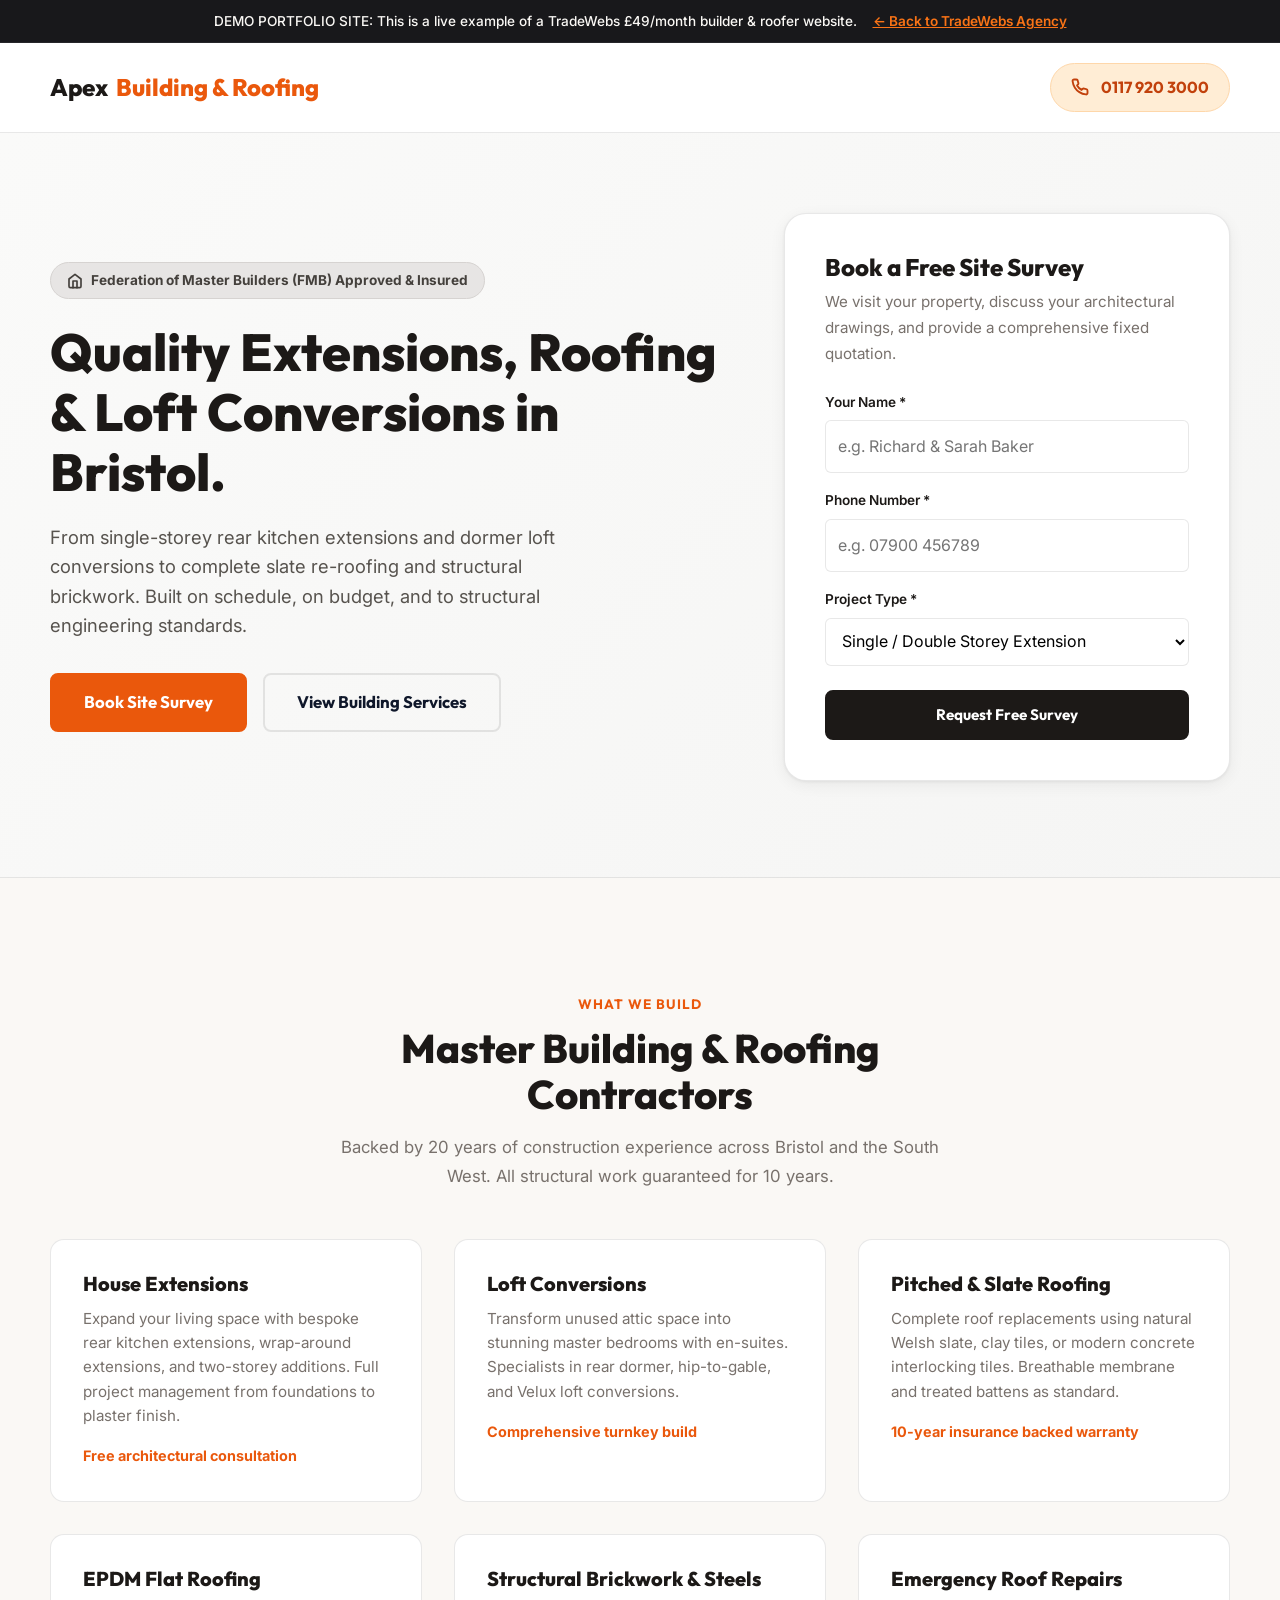
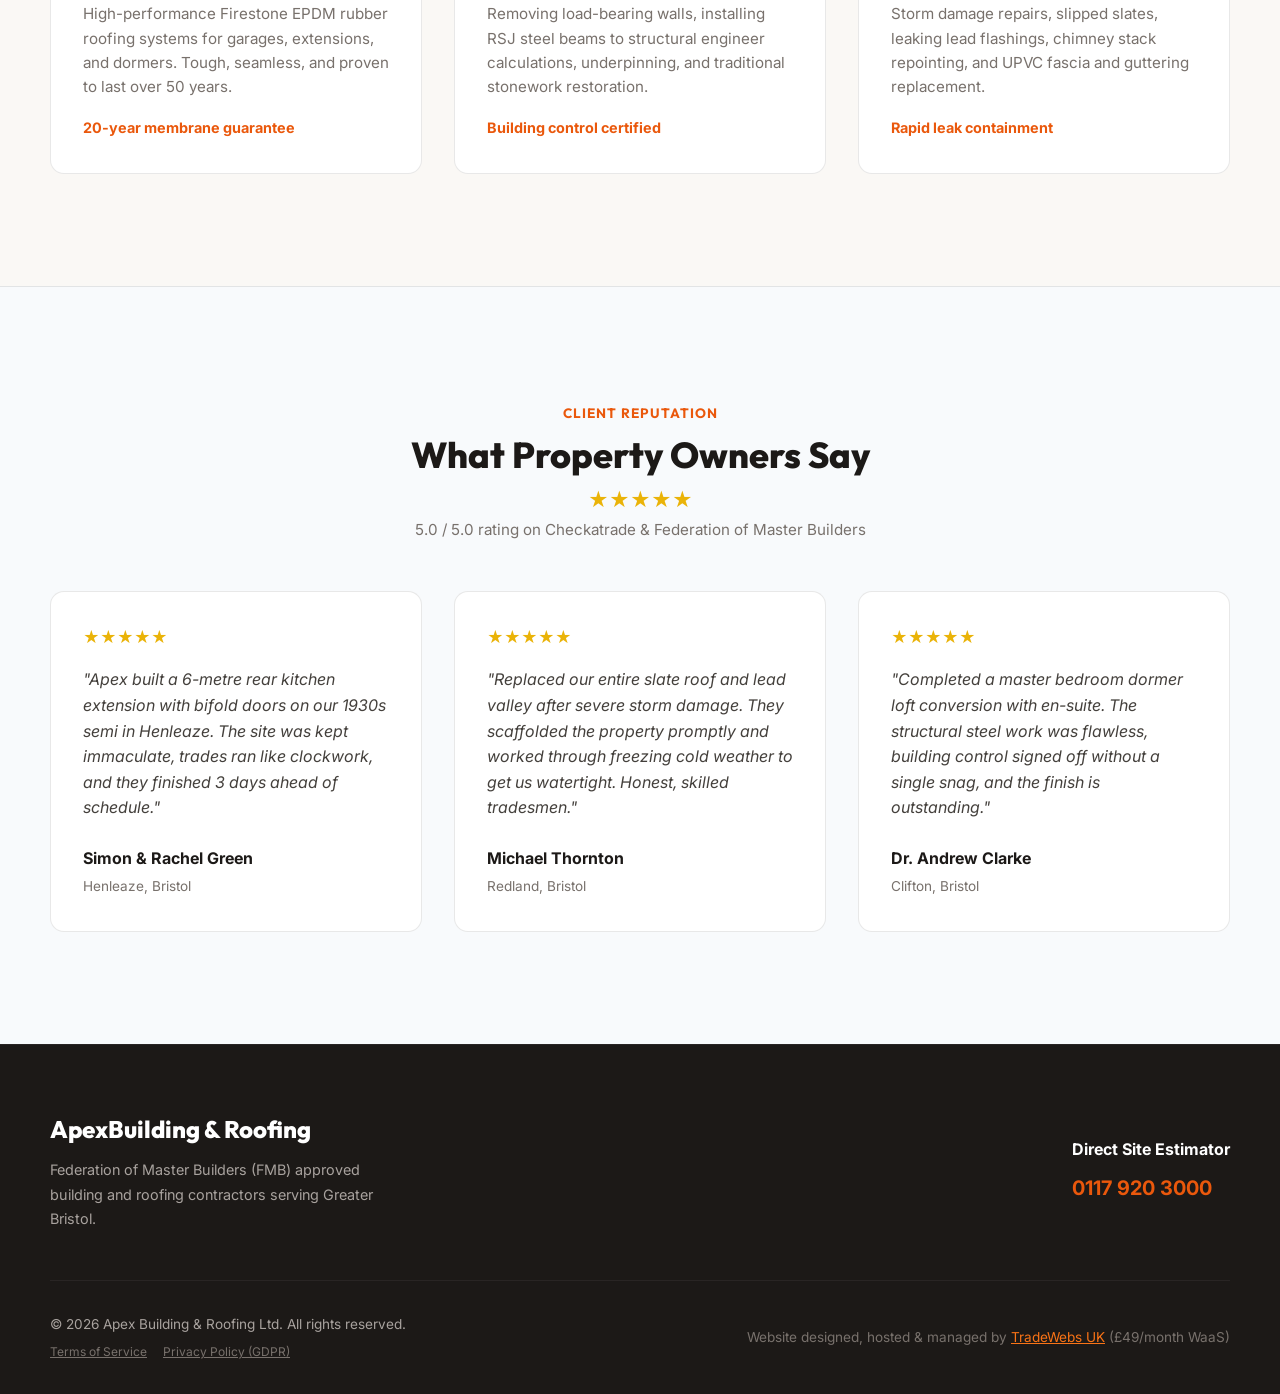
==== commit a8268525: "Add client Terms of Service and UK GDPR Privacy Policy links to demo portfolio site footers" ====
--- a/demo-builder.html
+++ b/demo-builder.html
@@ -311,7 +311,13 @@
       </div>
     </div>
     <div class="container" style="display:flex; justify-content:space-between; align-items:center; flex-wrap:wrap; gap:1rem; font-size:0.85rem;">
-      <p>&copy; 2026 Apex Building &amp; Roofing Ltd. All rights reserved.</p>
+      <div>
+        <p style="margin:0 0 0.4rem;">&copy; 2026 Apex Building &amp; Roofing Ltd. All rights reserved.</p>
+        <div style="display:flex; gap:1rem; font-size:0.75rem;">
+          <a href="#" onclick="alert('Demo Client Terms: Building quotes and structural surveys are subject to site inspection and architectural drawings.'); return false;" style="color:#78716c; text-decoration:underline;">Terms of Service</a>
+          <a href="#" onclick="alert('Demo Client Privacy Policy: UK GDPR compliant. Homeowner enquiry data is used strictly for quoting/building contracts and is never sold to third parties.'); return false;" style="color:#78716c; text-decoration:underline;">Privacy Policy (GDPR)</a>
+        </div>
+      </div>
       <p style="color:#78716c;">Website designed, hosted &amp; managed by <a href="index.html" style="color:#f97316; text-decoration:underline;">TradeWebs UK</a> (£49/month WaaS)</p>
     </div>
   </footer>
